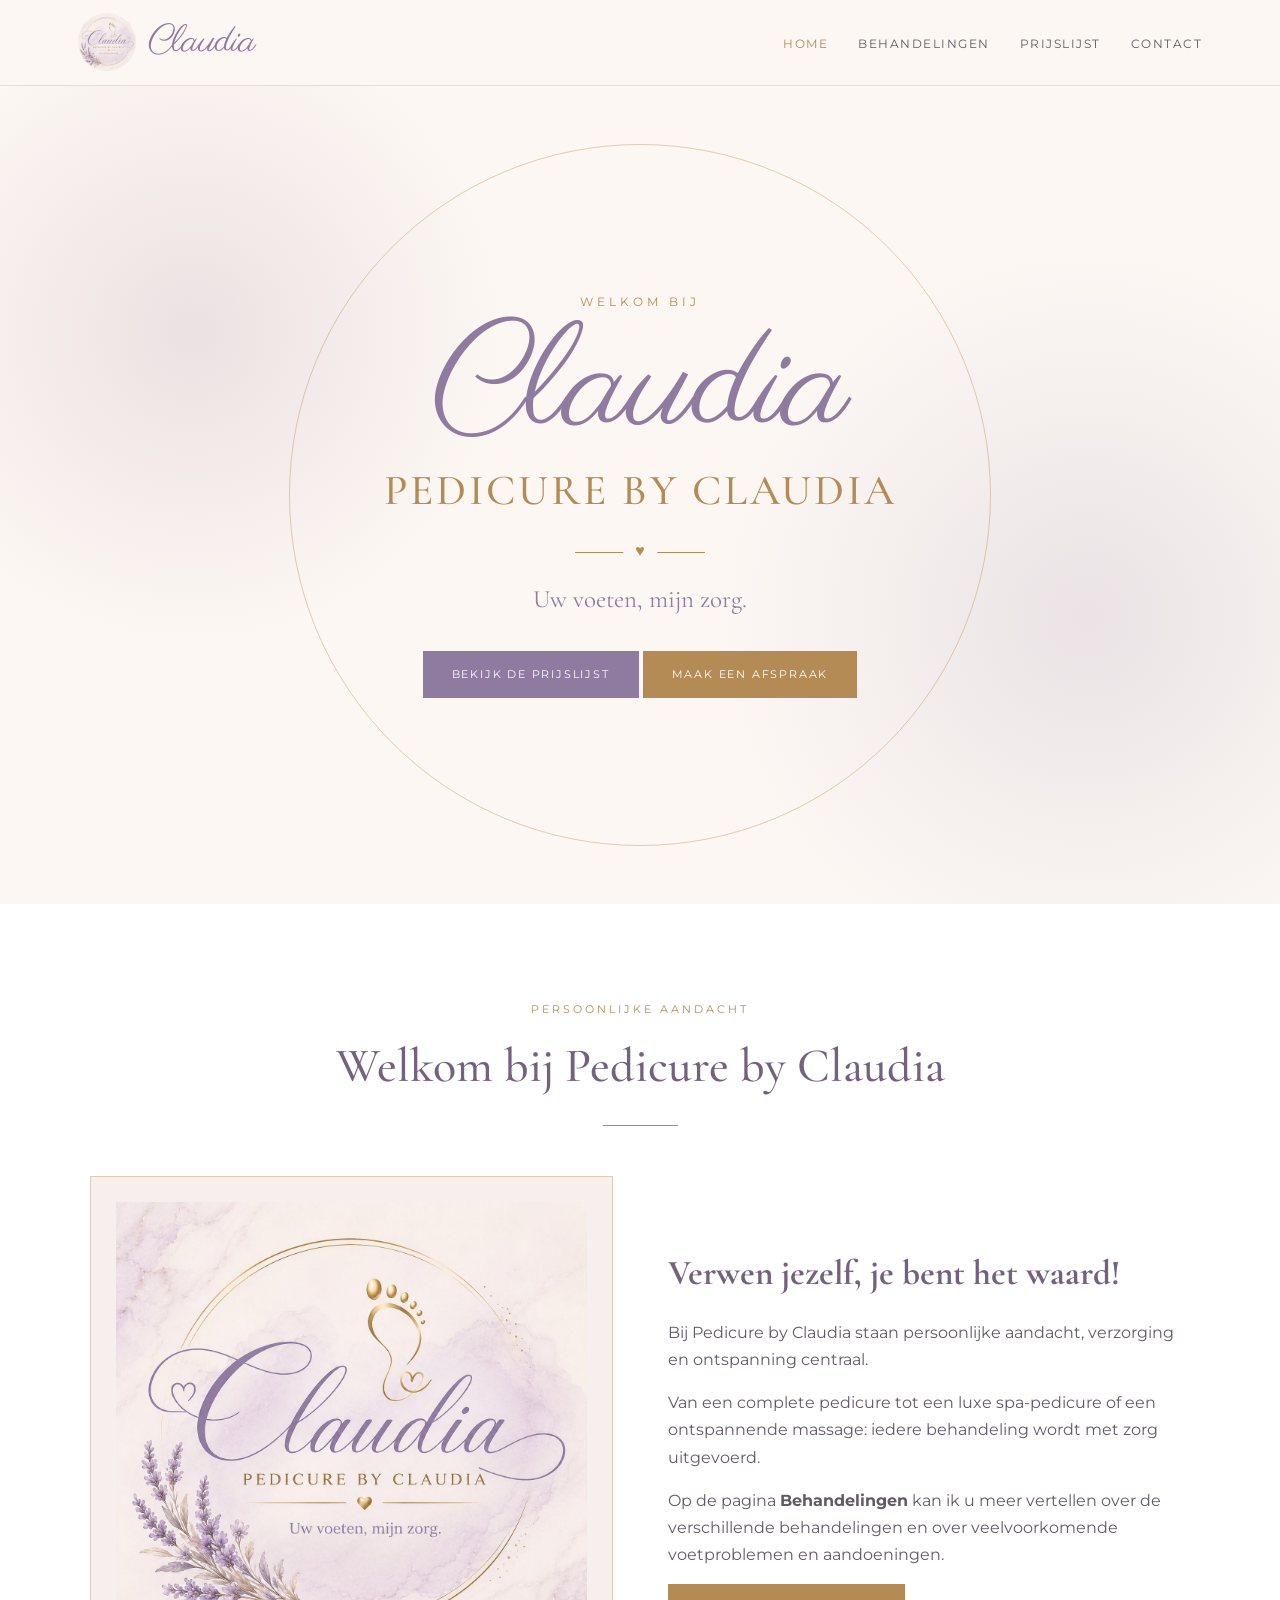
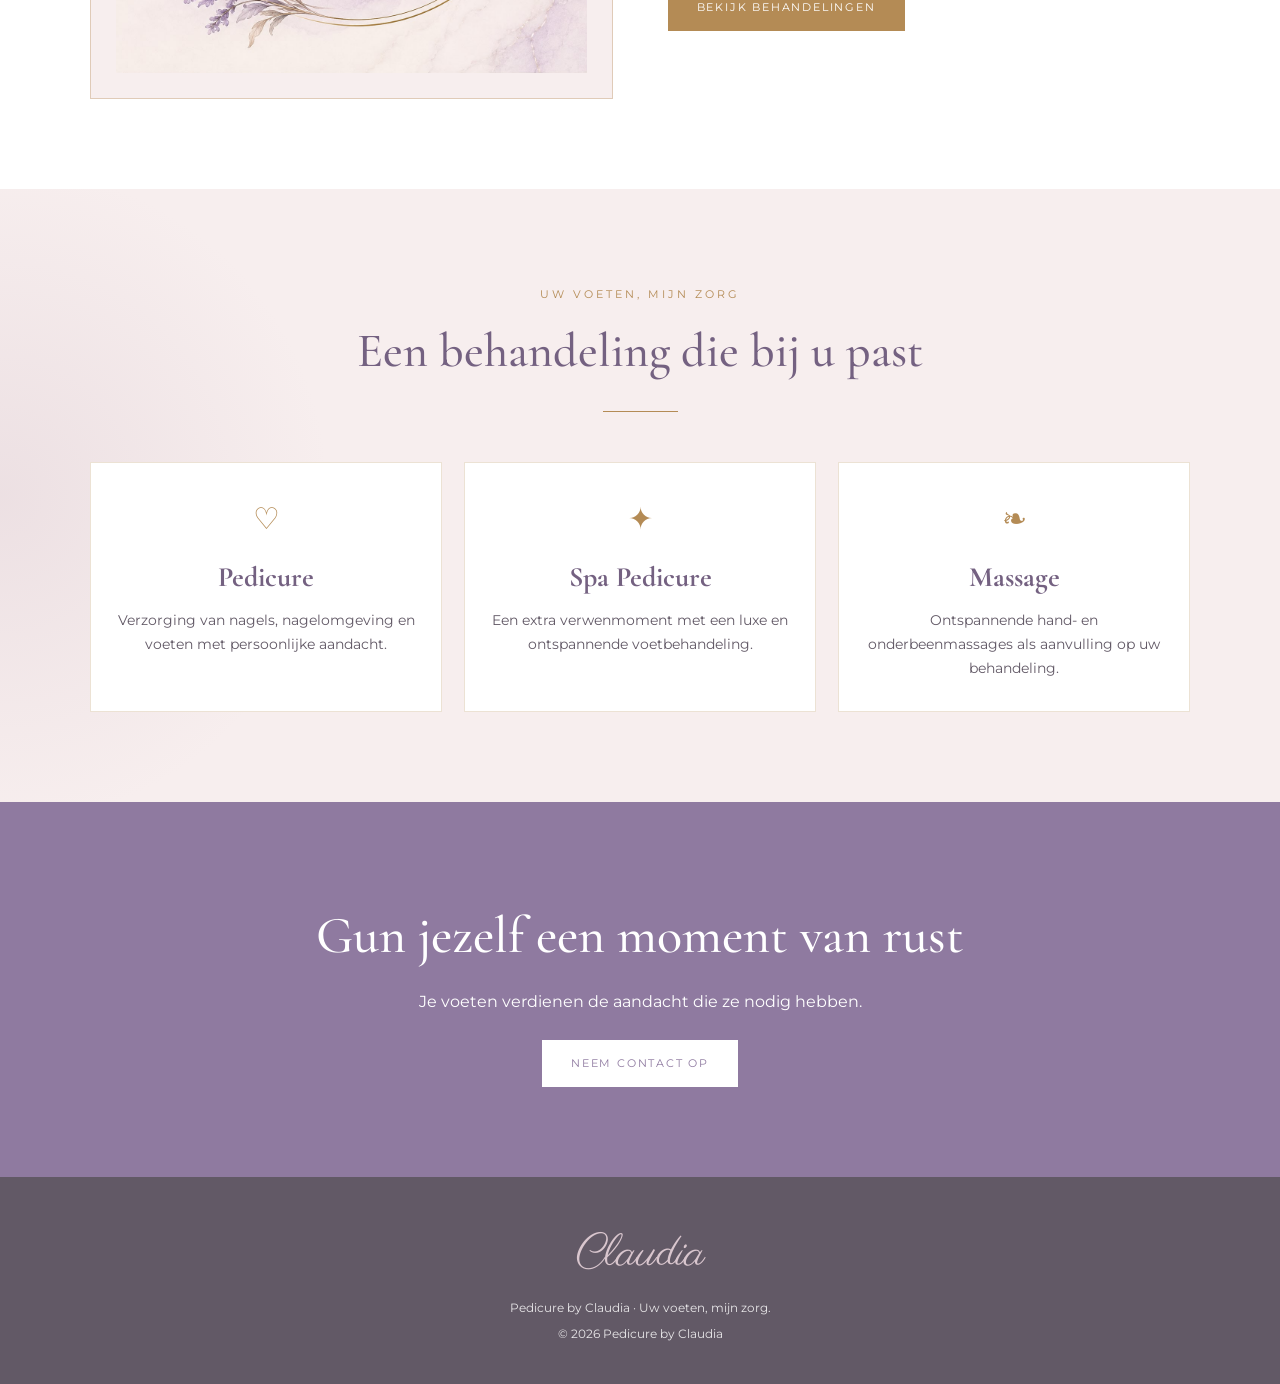
==== index.html @ 86fd4d82 "Add files via upload" ====
<!DOCTYPE html>
<html lang="nl">
<head>
<meta charset="UTF-8">
<meta name="viewport" content="width=device-width, initial-scale=1.0">
<title>Home | Pedicure by Claudia</title>
<link rel="stylesheet" href="style.css">
</head>
<body>
<header class="site-header"><nav class="nav"><a class="brand" href="index.html"><img src="images/logo.jpg" alt="Logo Pedicure by Claudia"><span class="brand-text">Claudia</span></a><button class="menu-toggle" onclick="toggleMenu()" aria-label="Menu openen">☰</button><ul class="nav-links" id="navLinks"><li><a href="index.html" class="active">Home</a></li><li><a href="behandelingen.html">Behandelingen</a></li><li><a href="prijzen.html">Prijslijst</a></li><li><a href="contact.html">Contact</a></li></ul></nav></header>

<section class="hero">
    <div class="hero-content">
        <div class="eyebrow">Welkom bij</div>
        <div class="script">Claudia</div>
        <h2>Pedicure by Claudia</h2>
        <div class="divider"></div>
        <p>Uw voeten, mijn zorg.</p>
        <a class="button" href="prijzen.html">Bekijk de prijslijst</a>
        <a class="button gold" href="contact.html">Maak een afspraak</a>
    </div>
</section>

<section class="intro">
    <div class="container">
        <div class="section-heading">
            <span>Persoonlijke aandacht</span>
            <h2>Welkom bij Pedicure by Claudia</h2>
            <div class="line"></div>
        </div>
        <div class="intro-grid">
            <div class="logo-card">
                <img src="images/logo.jpg" alt="Pedicure by Claudia">
            </div>
            <div class="text">
                <h3>Verwen jezelf, je bent het waard!</h3>
                <p>Bij Pedicure by Claudia staan persoonlijke aandacht, verzorging en ontspanning centraal.</p>
                <p>Van een complete pedicure tot een luxe spa-pedicure of een ontspannende massage: iedere behandeling wordt met zorg uitgevoerd.</p>
                <p>Op de pagina <strong>Behandelingen</strong> kan ik u meer vertellen over de verschillende behandelingen en over veelvoorkomende voetproblemen en aandoeningen.</p>
                <a class="button gold" href="behandelingen.html">Bekijk behandelingen</a>
            </div>
        </div>
    </div>
</section>

<section class="prices">
    <div class="container">
        <div class="section-heading">
            <span>Uw voeten, mijn zorg</span>
            <h2>Een behandeling die bij u past</h2>
            <div class="line"></div>
        </div>
        <div class="cards">
            <div class="card">
                <div class="icon">♡</div>
                <h3>Pedicure</h3>
                <p>Verzorging van nagels, nagelomgeving en voeten met persoonlijke aandacht.</p>
            </div>
            <div class="card">
                <div class="icon">✦</div>
                <h3>Spa Pedicure</h3>
                <p>Een extra verwenmoment met een luxe en ontspannende voetbehandeling.</p>
            </div>
            <div class="card">
                <div class="icon">❧</div>
                <h3>Massage</h3>
                <p>Ontspannende hand- en onderbeenmassages als aanvulling op uw behandeling.</p>
            </div>
        </div>
    </div>
</section>

<section class="cta">
    <div class="container">
        <h2>Gun jezelf een moment van rust</h2>
        <p>Je voeten verdienen de aandacht die ze nodig hebben.</p>
        <a class="button" href="contact.html">Neem contact op</a>
    </div>
</section>


<footer>
    <div class="footer-logo">Claudia</div>
    <p>Pedicure by Claudia · Uw voeten, mijn zorg.</p>
    <p>© 2026 Pedicure by Claudia</p>
</footer>


<script>
function toggleMenu(){
    document.getElementById('navLinks').classList.toggle('open');
}
document.querySelectorAll('.nav-links a').forEach(function(link){
    link.addEventListener('click',function(){
        document.getElementById('navLinks').classList.remove('open');
    });
});
</script>

</body>
</html>
---- style.css ----
@import url('https://fonts.googleapis.com/css2?family=Cormorant+Garamond:wght@400;500;600;700&family=Montserrat:wght@300;400;500;600&family=Parisienne&display=swap');

:root{
    --lavendel:#8f7aa0;
    --lavendel-donker:#746181;
    --lavendel-licht:#eee7f1;
    --roze:#d9c6ce;
    --roze-licht:#f7eeee;
    --creme:#fcf7f3;
    --goud:#b48b55;
    --goud-licht:#d8bd93;
    --tekst:#625966;
    --wit:#ffffff;
}

*{box-sizing:border-box;margin:0;padding:0}

html{scroll-behavior:smooth}

body{
    font-family:'Montserrat',sans-serif;
    color:var(--tekst);
    background:var(--creme);
    line-height:1.7;
}

a{color:inherit}

.site-header{
    position:sticky;
    top:0;
    z-index:1000;
    background:rgba(252,247,243,.96);
    backdrop-filter:blur(12px);
    border-bottom:1px solid rgba(180,139,85,.25);
}

.nav{
    max-width:1180px;
    min-height:82px;
    margin:auto;
    padding:10px 28px;
    display:flex;
    align-items:center;
    justify-content:space-between;
    gap:30px;
}

.brand{
    text-decoration:none;
    display:flex;
    align-items:center;
    gap:12px;
}

.brand img{
    width:58px;
    height:58px;
    object-fit:cover;
    border-radius:50%;
}

.brand-text{
    font-family:'Parisienne',cursive;
    font-size:38px;
    color:var(--lavendel);
}

.nav-links{
    display:flex;
    list-style:none;
    gap:30px;
}

.nav-links a{
    text-decoration:none;
    color:var(--tekst);
    text-transform:uppercase;
    letter-spacing:1.5px;
    font-size:12px;
    transition:.25s;
}

.nav-links a:hover,
.nav-links a.active{
    color:var(--goud);
}

.menu-toggle{
    display:none;
    border:0;
    background:none;
    color:var(--lavendel);
    font-size:28px;
    cursor:pointer;
}

.hero{
    min-height:calc(100vh - 82px);
    display:flex;
    align-items:center;
    justify-content:center;
    text-align:center;
    padding:80px 25px;
    position:relative;
    overflow:hidden;
    background:
        radial-gradient(circle at 15% 30%,rgba(217,198,206,.45),transparent 25%),
        radial-gradient(circle at 85% 65%,rgba(143,122,160,.16),transparent 30%),
        var(--creme);
}

.hero:before{
    content:"";
    position:absolute;
    width:min(700px,90vw);
    height:min(700px,90vw);
    border:1px solid rgba(180,139,85,.4);
    border-radius:50%;
}

.hero-content{
    position:relative;
    max-width:850px;
}

.eyebrow{
    color:var(--goud);
    text-transform:uppercase;
    letter-spacing:4px;
    font-size:12px;
    margin-bottom:12px;
}

.script{
    font-family:'Parisienne',cursive;
    color:var(--lavendel);
    font-size:clamp(80px,12vw,145px);
    line-height:.9;
    font-weight:400;
}

.hero h2{
    font-family:'Cormorant Garamond',serif;
    color:var(--goud);
    font-size:clamp(26px,4vw,43px);
    letter-spacing:3px;
    text-transform:uppercase;
    font-weight:500;
}

.divider{
    width:130px;
    height:1px;
    background:var(--goud);
    margin:25px auto;
    position:relative;
}

.divider:after{
    content:"♥";
    position:absolute;
    left:50%;
    transform:translate(-50%,-55%);
    padding:0 12px;
    background:var(--creme);
    color:var(--goud);
}

.hero p{
    font-family:'Cormorant Garamond',serif;
    color:var(--lavendel);
    font-size:25px;
    margin-bottom:30px;
}

.button{
    display:inline-block;
    text-decoration:none;
    background:var(--lavendel);
    border:1px solid var(--lavendel);
    color:white;
    padding:13px 28px;
    text-transform:uppercase;
    letter-spacing:1.8px;
    font-size:11px;
    transition:.25s;
}

.button:hover{
    background:transparent;
    color:var(--lavendel);
}

.button.gold{
    background:var(--goud);
    border-color:var(--goud);
}

.button.gold:hover{
    background:transparent;
    color:var(--goud);
}

.page-hero{
    padding:95px 25px 75px;
    text-align:center;
    background:
        radial-gradient(circle at 20% 30%,rgba(217,198,206,.45),transparent 25%),
        var(--lavendel-licht);
}

.page-hero h1{
    font-family:'Cormorant Garamond',serif;
    font-size:60px;
    color:var(--lavendel-donker);
    font-weight:500;
}

.page-hero p{
    max-width:700px;
    margin:15px auto 0;
}

section{
    padding:90px 25px;
}

.container{
    max-width:1100px;
    margin:auto;
}

.section-heading{
    text-align:center;
    margin-bottom:50px;
}

.section-heading span{
    color:var(--goud);
    text-transform:uppercase;
    letter-spacing:3px;
    font-size:11px;
}

.section-heading h2{
    font-family:'Cormorant Garamond',serif;
    color:var(--lavendel-donker);
    font-size:48px;
    font-weight:500;
    margin-top:5px;
}

.section-heading .line{
    width:75px;
    height:1px;
    background:var(--goud);
    margin:18px auto;
}

.intro{
    background:var(--wit);
}

.intro-grid{
    display:grid;
    grid-template-columns:1fr 1fr;
    gap:55px;
    align-items:center;
}

.logo-card{
    padding:25px;
    background:var(--roze-licht);
    border:1px solid rgba(180,139,85,.35);
}

.logo-card img{
    width:100%;
    display:block;
}

.text h3{
    font-family:'Cormorant Garamond',serif;
    color:var(--lavendel-donker);
    font-size:35px;
    margin-bottom:15px;
}

.text p{margin-bottom:16px}

.cards{
    display:grid;
    grid-template-columns:repeat(3,1fr);
    gap:22px;
}

.card{
    background:var(--wit);
    border:1px solid rgba(180,139,85,.25);
    padding:30px 25px;
    text-align:center;
    transition:.25s;
}

.card:hover{
    transform:translateY(-5px);
    box-shadow:0 12px 30px rgba(143,122,160,.12);
}

.icon{
    color:var(--goud);
    font-size:30px;
    margin-bottom:10px;
}

.card h3{
    font-family:'Cormorant Garamond',serif;
    color:var(--lavendel-donker);
    font-size:28px;
    margin-bottom:8px;
}

.card p{font-size:14px}

.prices{
    background:
        radial-gradient(circle at 0% 50%,rgba(217,198,206,.35),transparent 25%),
        var(--roze-licht);
}

.price-category{
    background:rgba(255,255,255,.65);
    padding:25px 30px;
    margin-bottom:25px;
    border:1px solid rgba(180,139,85,.22);
}

.price-category h3{
    font-family:'Cormorant Garamond',serif;
    color:var(--lavendel-donker);
    font-size:30px;
    font-weight:600;
    border-bottom:1px solid var(--goud-licht);
    padding-bottom:10px;
    margin-bottom:4px;
}

.price-row{
    display:grid;
    grid-template-columns:1fr 120px;
    gap:20px;
    padding:13px 0;
    border-bottom:1px solid rgba(180,139,85,.14);
}

.price-row:last-child{border-bottom:0}

.price{
    text-align:right;
    color:var(--goud);
    font-weight:600;
}

.treatment{
    background:var(--wit);
    border-left:4px solid var(--lavendel);
    padding:28px;
    margin-bottom:22px;
}

.treatment h3{
    font-family:'Cormorant Garamond',serif;
    font-size:32px;
    color:var(--lavendel-donker);
    margin-bottom:8px;
}

.treatment strong{
    color:var(--goud);
}

.notice{
    margin-top:30px;
    padding:20px 24px;
    background:var(--lavendel-licht);
    border:1px solid rgba(143,122,160,.25);
    font-size:14px;
}

.contact-section{background:var(--wit)}

.contact-grid{
    display:grid;
    grid-template-columns:repeat(3,1fr);
    gap:22px;
    margin-bottom:45px;
}

.contact-box{
    text-align:center;
    padding:30px 20px;
    border:1px solid rgba(180,139,85,.25);
    background:var(--roze-licht);
}

.contact-box .icon{font-size:26px}

.contact-box h3{
    font-family:'Cormorant Garamond',serif;
    color:var(--lavendel-donker);
    font-size:27px;
}

.contact-box a{
    text-decoration:none;
}

.form{
    max-width:750px;
    margin:auto;
    padding:35px;
    background:var(--creme);
    border:1px solid rgba(180,139,85,.25);
}

.form-row{
    display:grid;
    grid-template-columns:1fr 1fr;
    gap:18px;
}

.form-group{margin-bottom:18px}

.form label{
    display:block;
    font-size:12px;
    text-transform:uppercase;
    letter-spacing:1px;
    color:var(--lavendel-donker);
    margin-bottom:6px;
}

.form input,
.form textarea{
    width:100%;
    border:1px solid var(--goud-licht);
    background:white;
    padding:12px;
    font:inherit;
    color:var(--tekst);
}

.form textarea{
    min-height:150px;
    resize:vertical;
}

.form button{
    cursor:pointer;
}

.cta{
    text-align:center;
    background:var(--lavendel);
    color:white;
}

.cta h2{
    font-family:'Cormorant Garamond',serif;
    font-size:52px;
    font-weight:500;
}

.cta p{margin:8px 0 25px}

.cta .button{
    background:white;
    color:var(--lavendel);
    border-color:white;
}

footer{
    background:var(--tekst);
    color:white;
    text-align:center;
    padding:40px 20px;
}

.footer-logo{
    font-family:'Parisienne',cursive;
    color:var(--roze);
    font-size:45px;
}

footer p{
    font-size:12px;
    opacity:.85;
    margin-top:5px;
}

@media(max-width:800px){
    .nav{min-height:72px}
    .brand img{width:50px;height:50px}
    .brand-text{font-size:32px}

    .menu-toggle{display:block}

    .nav-links{
        display:none;
        position:absolute;
        top:72px;
        left:0;
        right:0;
        background:var(--creme);
        flex-direction:column;
        gap:0;
        border-bottom:1px solid var(--goud-licht);
    }

    .nav-links.open{display:flex}

    .nav-links li{text-align:center}
    .nav-links a{
        display:block;
        padding:14px;
    }

    .intro-grid,
    .cards,
    .contact-grid{
        grid-template-columns:1fr;
    }

    .page-hero h1{font-size:46px}

    .section-heading h2{font-size:40px}

    .price-row{
        grid-template-columns:1fr 85px;
    }

    .form-row{grid-template-columns:1fr}

    .cta h2{font-size:42px}
}
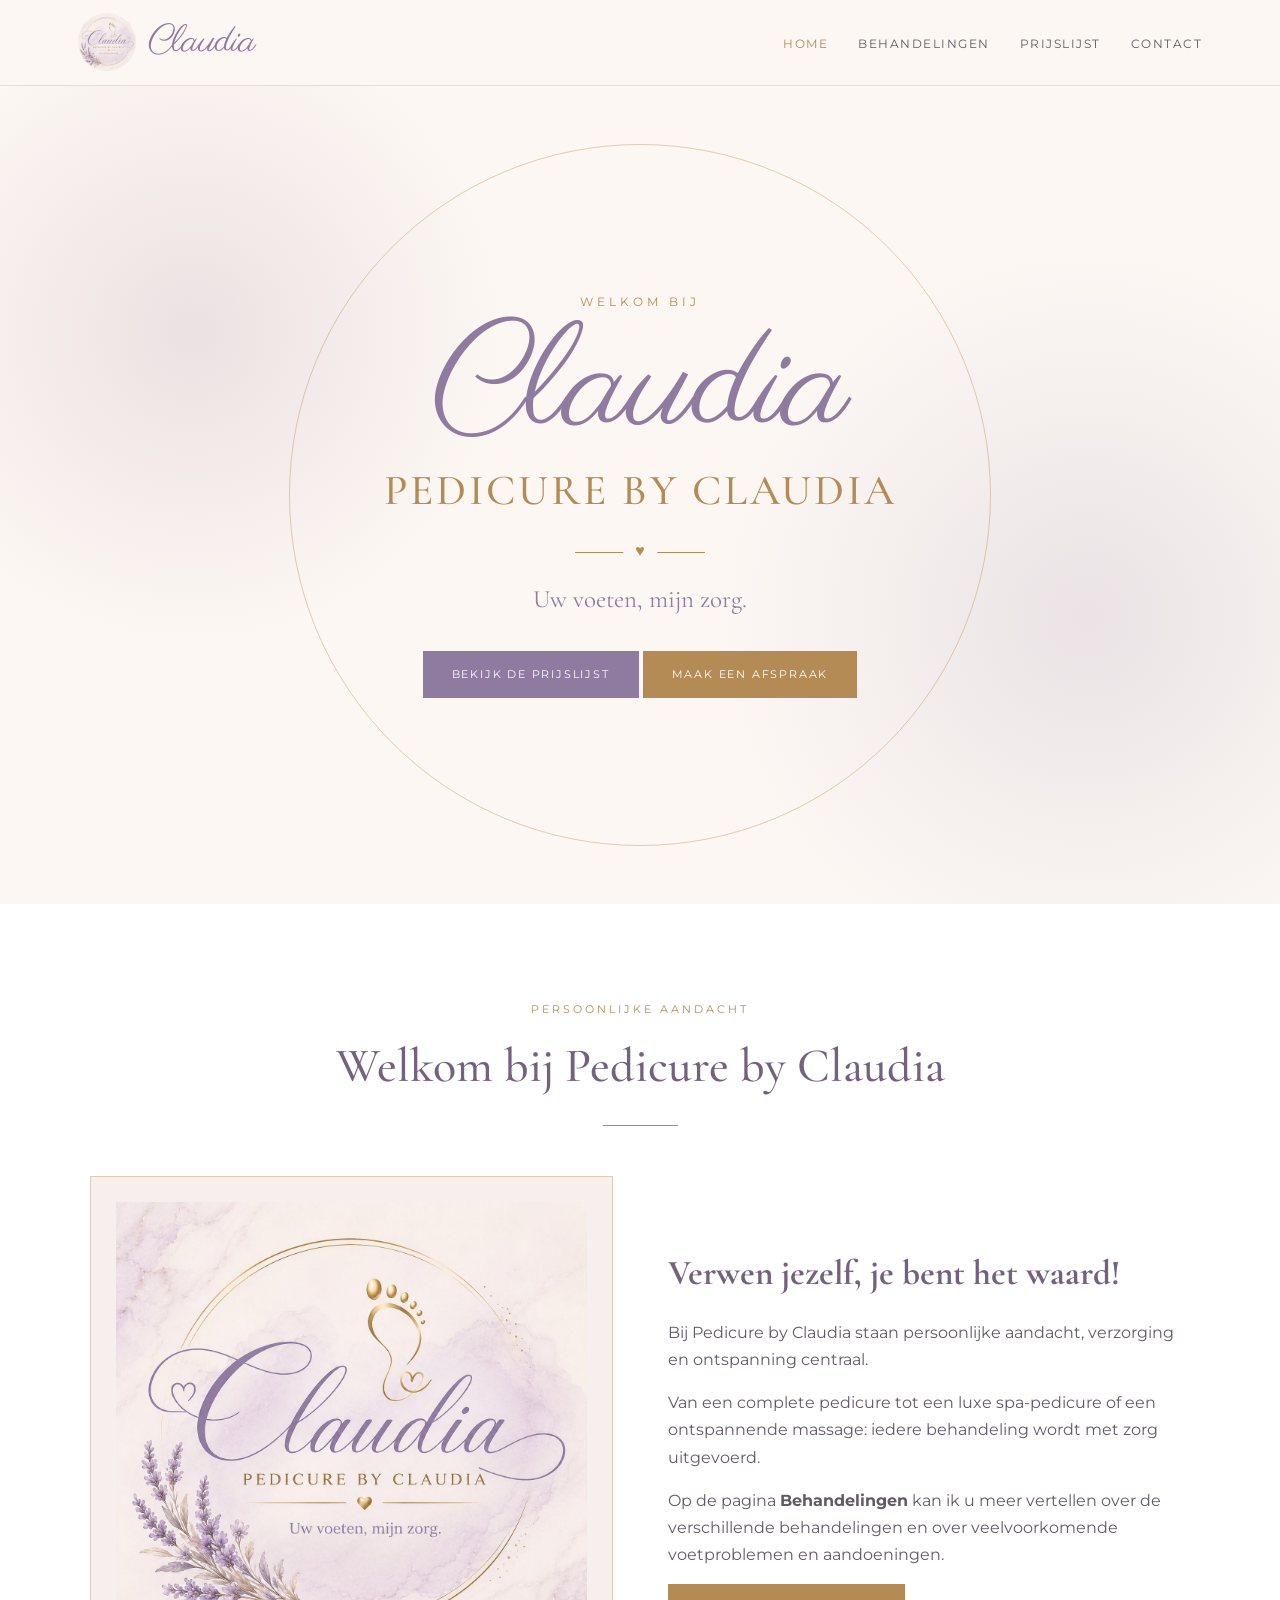
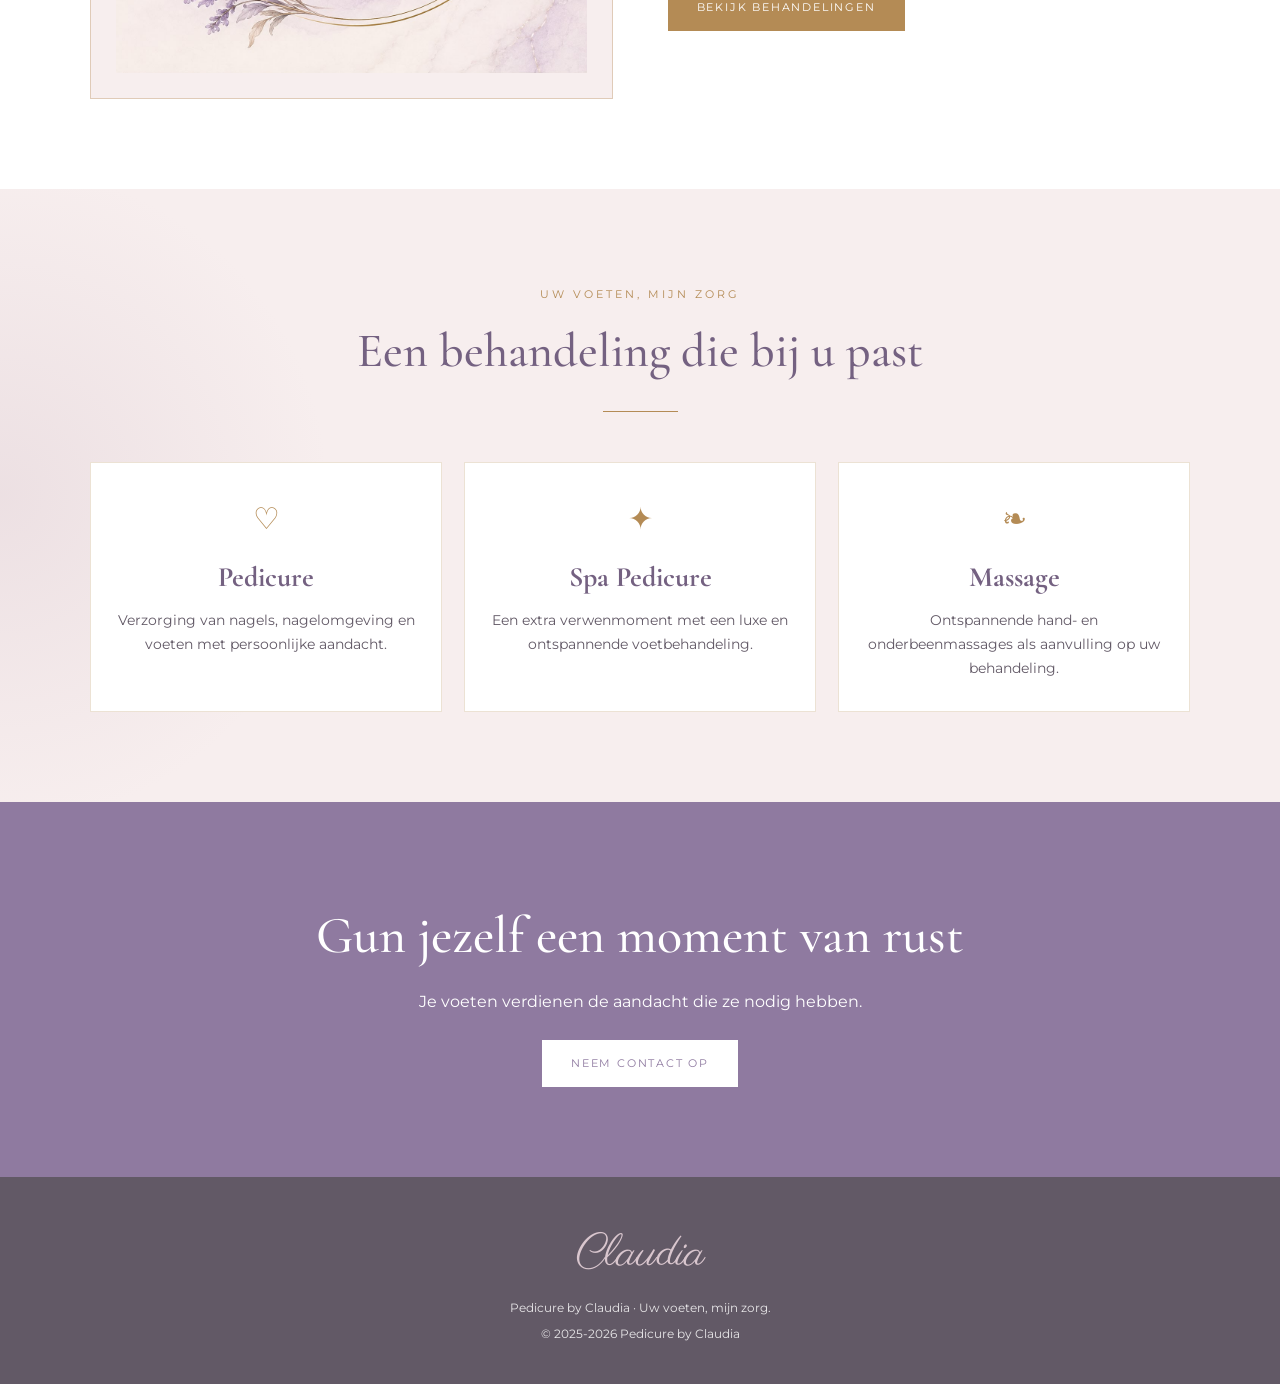
==== commit b4df2c58: "Update index.html" ====
--- a/index.html
+++ b/index.html
@@ -82,7 +82,7 @@
 <footer>
     <div class="footer-logo">Claudia</div>
     <p>Pedicure by Claudia · Uw voeten, mijn zorg.</p>
-    <p>© 2026 Pedicure by Claudia</p>
+    <p>© 2025-2026 Pedicure by Claudia</p>
 </footer>
 
 
@@ -98,4 +98,4 @@
 </script>
 
 </body>
-</html>+</html>
